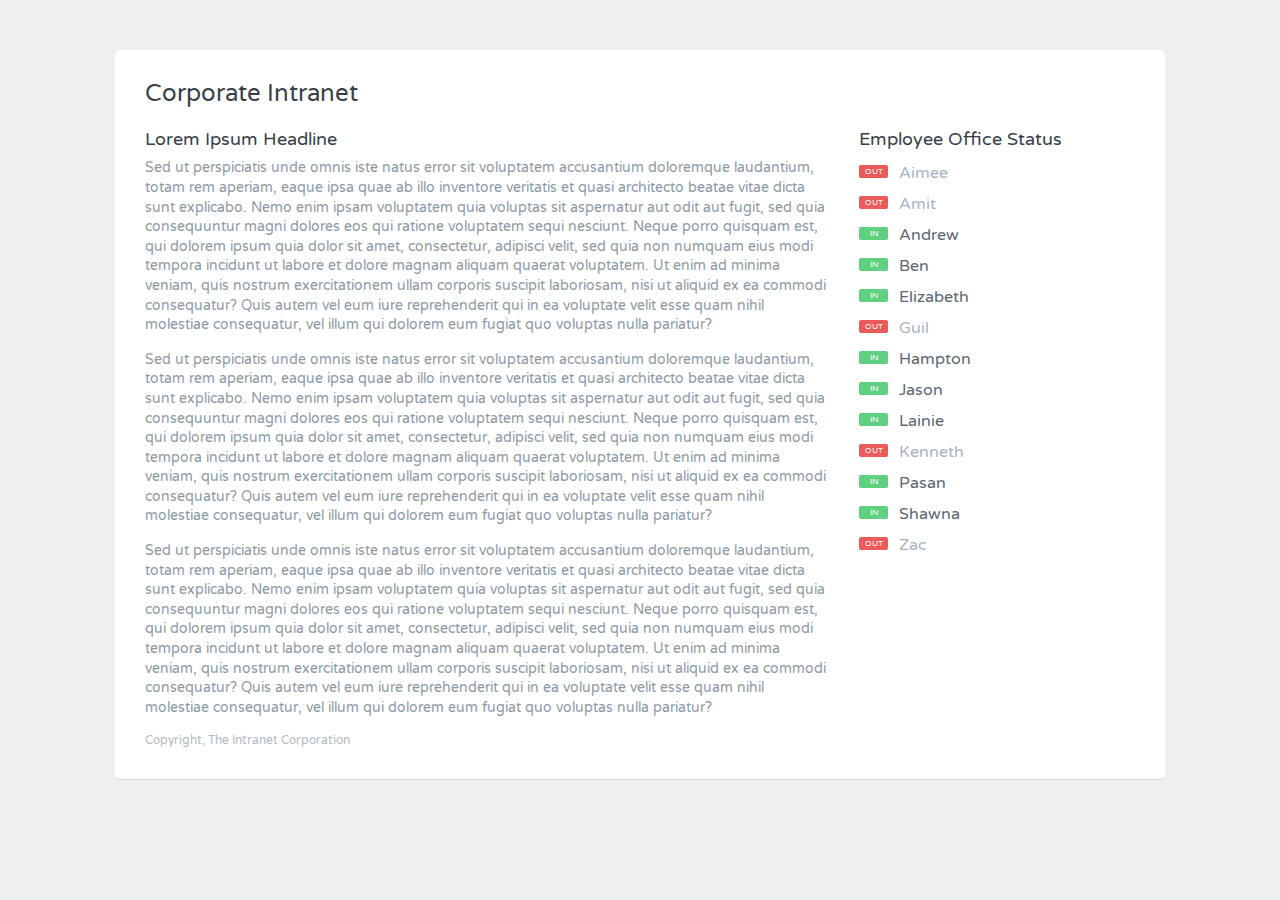
==== ajaxExample/index.html @ 5b43ba05 "AJAX Example - Employee List" ====
<!DOCTYPE html>
<html>
<head>
  <meta charset="utf-8">
  <title>AJAX Office Status Widget</title>
  <link href='http://fonts.googleapis.com/css?family=Varela+Round' rel='stylesheet' type='text/css'>
  <link rel="stylesheet" href="css/main.css">
  <script src="js/widget.js"></script>
</head>
<body>
  <div class="grid-container centered">
    <div class="grid-100">
      <div class="contained">
        <div class="grid-100">
          <div class="heading">
            <h1>Corporate Intranet</h1>
          </div>
        </div>
        <section class="grid-70 main">
          <h2>Lorem Ipsum Headline</h2>
          <p>Sed ut perspiciatis unde omnis iste natus error sit voluptatem accusantium doloremque laudantium, totam rem aperiam, eaque ipsa quae ab illo inventore veritatis et quasi architecto beatae vitae dicta sunt explicabo. Nemo enim ipsam voluptatem quia voluptas sit aspernatur aut odit aut fugit, sed quia consequuntur magni dolores eos qui ratione voluptatem sequi nesciunt. Neque porro quisquam est, qui dolorem ipsum quia dolor sit amet, consectetur, adipisci velit, sed quia non numquam eius modi tempora incidunt ut labore et dolore magnam aliquam quaerat voluptatem. Ut enim ad minima veniam, quis nostrum exercitationem ullam corporis suscipit laboriosam, nisi ut aliquid ex ea commodi consequatur? Quis autem vel eum iure reprehenderit qui in ea voluptate velit esse quam nihil molestiae consequatur, vel illum qui dolorem eum fugiat quo voluptas nulla pariatur?</p>
          <p>Sed ut perspiciatis unde omnis iste natus error sit voluptatem accusantium doloremque laudantium, totam rem aperiam, eaque ipsa quae ab illo inventore veritatis et quasi architecto beatae vitae dicta sunt explicabo. Nemo enim ipsam voluptatem quia voluptas sit aspernatur aut odit aut fugit, sed quia consequuntur magni dolores eos qui ratione voluptatem sequi nesciunt. Neque porro quisquam est, qui dolorem ipsum quia dolor sit amet, consectetur, adipisci velit, sed quia non numquam eius modi tempora incidunt ut labore et dolore magnam aliquam quaerat voluptatem. Ut enim ad minima veniam, quis nostrum exercitationem ullam corporis suscipit laboriosam, nisi ut aliquid ex ea commodi consequatur? Quis autem vel eum iure reprehenderit qui in ea voluptate velit esse quam nihil molestiae consequatur, vel illum qui dolorem eum fugiat quo voluptas nulla pariatur?</p>
          <p>Sed ut perspiciatis unde omnis iste natus error sit voluptatem accusantium doloremque laudantium, totam rem aperiam, eaque ipsa quae ab illo inventore veritatis et quasi architecto beatae vitae dicta sunt explicabo. Nemo enim ipsam voluptatem quia voluptas sit aspernatur aut odit aut fugit, sed quia consequuntur magni dolores eos qui ratione voluptatem sequi nesciunt. Neque porro quisquam est, qui dolorem ipsum quia dolor sit amet, consectetur, adipisci velit, sed quia non numquam eius modi tempora incidunt ut labore et dolore magnam aliquam quaerat voluptatem. Ut enim ad minima veniam, quis nostrum exercitationem ullam corporis suscipit laboriosam, nisi ut aliquid ex ea commodi consequatur? Quis autem vel eum iure reprehenderit qui in ea voluptate velit esse quam nihil molestiae consequatur, vel illum qui dolorem eum fugiat quo voluptas nulla pariatur?</p>
        </section>
        <aside class="grid-30 list">
          <h2>Employee Office Status</h2>
          <div id="employeeList">

          </div>
        </aside>
        <footer class="grid-100">
          <p>Copyright, The Intranet Corporation</p>
        </footer>
      </div>
    </div>
  </div>
</body>
</html>
---- ajaxExample/css/main.css ----
@charset "UTF-8";

.grid-container:before,
.grid-container:after {
  content: ".";
  display: block;
  overflow: hidden;
  visibility: hidden;
  font-size: 0;
  line-height: 0;
  width: 0;
  height: 0;
}

.grid-container:after {
  clear: both;
}

.grid-container {
  max-width: 1080px;
  position: relative;
}

.grid-30,
.grid-70,
.grid-100 {
  -webkit-box-sizing: border-box;
  -moz-box-sizing: border-box;
  box-sizing: border-box;
  padding-left: 15px;
  padding-right: 15px;
}

body {
  min-width: 320px;
}

@media screen {
  .grid-container:before,
  .grid-container:after {
    content: ".";
    display: block;
    overflow: hidden;
    visibility: hidden;
    font-size: 0;
    line-height: 0;
    width: 0;
    height: 0;
  }

  .grid-container:after {
    clear: both;
  }

  .grid-container {
    max-width: 1080px;
    position: relative;
  }

  .grid-30,
  .grid-70,
  .grid-100 {
    -webkit-box-sizing: border-box;
    -moz-box-sizing: border-box;
    box-sizing: border-box;
    padding-left: 15px;
    padding-right: 15px;
  }

  body {
    min-width: 320px;
  }
}

@media screen and (min-width: 1080px) {
  .grid-container:before,
  .grid-100:before,
  .grid-container:after,
  .grid-100:after {
    content: ".";
    display: block;
    overflow: hidden;
    visibility: hidden;
    font-size: 0;
    line-height: 0;
    width: 0;
    height: 0;
  }

  .grid-container:after,
  .grid-100:after {
    clear: both;
  }

  .grid-container {
    max-width: 1080px;
    position: relative;
  }

  .grid-30,
  .grid-70,
  .grid-100 {
    -webkit-box-sizing: border-box;
    -moz-box-sizing: border-box;
    box-sizing: border-box;
    padding-left: 15px;
    padding-right: 15px;
  }

  .grid-30 {
    float: left;
    width: 30%;
  }

  .grid-70 {
    float: left;
    width: 70%;
  }

  .grid-100 {
    clear: both;
    width: 100%;
  }
}

@media screen and (max-width: 400px) {
  @-ms-viewport {
    width: 320px;
  }
}

@media screen and (max-width: 680px) {
  .grid-container:before,
  .grid-container:after {
    content: ".";
    display: block;
    overflow: hidden;
    visibility: hidden;
    font-size: 0;
    line-height: 0;
    width: 0;
    height: 0;
  }

  .grid-container:after {
    clear: both;
  }

  .grid-container {
    max-width: 1080px;
    position: relative;
  }

  .grid-30,
  .grid-70,
  .grid-100 {
    -webkit-box-sizing: border-box;
    -moz-box-sizing: border-box;
    box-sizing: border-box;
    padding-left: 15px;
    padding-right: 15px;
  }
}

@media screen and (min-width: 680px) and (max-width: 1080px) {
  .grid-container:before,
  .grid-container:after {
    content: ".";
    display: block;
    overflow: hidden;
    visibility: hidden;
    font-size: 0;
    line-height: 0;
    width: 0;
    height: 0;
  }

  .grid-container:after {
    clear: both;
  }

  .grid-container {
    max-width: 1080px;
    position: relative;
  }

  .grid-30,
  .grid-70,
  .grid-100 {
    -webkit-box-sizing: border-box;
    -moz-box-sizing: border-box;
    box-sizing: border-box;
    padding-left: 15px;
    padding-right: 15px;
  }
}

.grid-container:before,
.grid-container:after {
  content: ".";
  display: block;
  overflow: hidden;
  visibility: hidden;
  font-size: 0;
  line-height: 0;
  width: 0;
  height: 0;
}

.grid-container:after {
  clear: both;
}

.grid-container {
  max-width: 1080px;
  position: relative;
}

.grid-30,
.grid-70,
.grid-100 {
  -webkit-box-sizing: border-box;
  -moz-box-sizing: border-box;
  box-sizing: border-box;
  padding-left: 15px;
  padding-right: 15px;
}

html,
body,
div,
h1,
h2,
p,
ul,
li,
aside,
footer,
section {
  margin: 0;
  padding: 0;
  border: 0;
  font: inherit;
  font-size: 100%;
  vertical-align: baseline;
}

html {
  line-height: 1;
}

ul {
  list-style: none;
}

aside,
footer,
section {
  display: block;
}

body {
  background: #edeff0;
  padding: 50px 0 0;
  font-family: "Varela Round", "Helvetica Neue", Helvetica, Arial, sans-serif;
  font-size: 62.5%;
}

.centered {
  margin: 0 auto;
}

.contained {
  background: white;
  padding: 30px 15px;
  margin-bottom: 30px;
  position: relative;
  overflow: hidden;
  -webkit-border-radius: 5px;
  -moz-border-radius: 5px;
  -ms-border-radius: 5px;
  -o-border-radius: 5px;
  border-radius: 5px;
  -webkit-box-shadow: 0 1px 0 0 rgba(0, 0, 0, 0.1);
  -moz-box-shadow: 0 1px 0 0 rgba(0, 0, 0, 0.1);
  box-shadow: 0 1px 0 0 rgba(0, 0, 0, 0.1);
}

.heading {
  margin-bottom: 20px;
}

h1,
h2 {
  font-size: 2.4em;
  font-weight: 500;
  margin-bottom: 8px;
  color: #384047;
  line-height: 1.2;
}

h2 {
  font-size: 1.8em;
}

aside h2 {
  margin-bottom: 15px;
}

p {
  color: #8d9aa5;
  font-size: 1.4em;
  margin-bottom: 15px;
  line-height: 1.4;
}

ul li {
  margin: 15px 0 0;
  font-size: 1.6em;
  color: #8d9aa5;
  position: relative;
}

ul.bulleted li {
  padding-left: 40px;
}

ul.bulleted li:before {
  position: absolute;
  top: 0;
  left: 0;
  color: white;
  font-size: .5em;
  padding: 3px 2px 2px;
  border-radius: 2px;
  text-align: center;
  width: 25px;
}

ul.bulleted .in {
  color: #5A6772;
}

ul.bulleted .in:before {
  content: "IN";
  background-color: #5fcf80;
}

ul.bulleted .out {
  color: #A7B4BF;
}

ul.bulleted .out:before {
  content: "OUT";
  background-color: #ed5a5a;
}

footer p {
  color: #b2bac2;
  font-size: 1.15em;
  margin: 0;
}
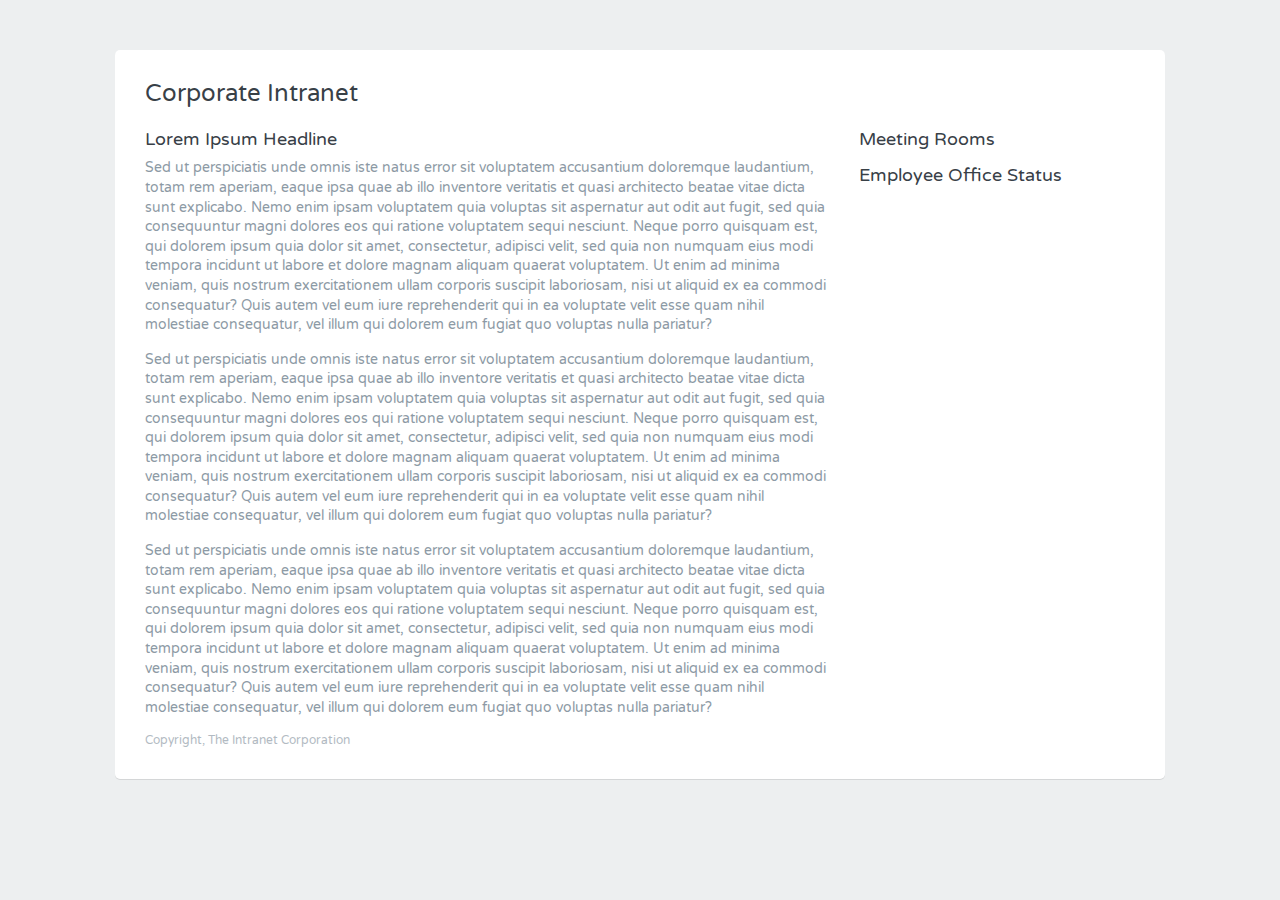
==== commit deebda3a: "AJAX Example - Adding room list" ====
--- a/ajaxExample/index.html
+++ b/ajaxExample/index.html
@@ -22,7 +22,12 @@
           <p>Sed ut perspiciatis unde omnis iste natus error sit voluptatem accusantium doloremque laudantium, totam rem aperiam, eaque ipsa quae ab illo inventore veritatis et quasi architecto beatae vitae dicta sunt explicabo. Nemo enim ipsam voluptatem quia voluptas sit aspernatur aut odit aut fugit, sed quia consequuntur magni dolores eos qui ratione voluptatem sequi nesciunt. Neque porro quisquam est, qui dolorem ipsum quia dolor sit amet, consectetur, adipisci velit, sed quia non numquam eius modi tempora incidunt ut labore et dolore magnam aliquam quaerat voluptatem. Ut enim ad minima veniam, quis nostrum exercitationem ullam corporis suscipit laboriosam, nisi ut aliquid ex ea commodi consequatur? Quis autem vel eum iure reprehenderit qui in ea voluptate velit esse quam nihil molestiae consequatur, vel illum qui dolorem eum fugiat quo voluptas nulla pariatur?</p>
           <p>Sed ut perspiciatis unde omnis iste natus error sit voluptatem accusantium doloremque laudantium, totam rem aperiam, eaque ipsa quae ab illo inventore veritatis et quasi architecto beatae vitae dicta sunt explicabo. Nemo enim ipsam voluptatem quia voluptas sit aspernatur aut odit aut fugit, sed quia consequuntur magni dolores eos qui ratione voluptatem sequi nesciunt. Neque porro quisquam est, qui dolorem ipsum quia dolor sit amet, consectetur, adipisci velit, sed quia non numquam eius modi tempora incidunt ut labore et dolore magnam aliquam quaerat voluptatem. Ut enim ad minima veniam, quis nostrum exercitationem ullam corporis suscipit laboriosam, nisi ut aliquid ex ea commodi consequatur? Quis autem vel eum iure reprehenderit qui in ea voluptate velit esse quam nihil molestiae consequatur, vel illum qui dolorem eum fugiat quo voluptas nulla pariatur?</p>
         </section>
-        <aside class="grid-30 list">
+         <aside class="grid-30 list">
+        <h2>Meeting Rooms</h2>
+          <div id="roomList">
+          
+
+          </div>
           <h2>Employee Office Status</h2>
           <div id="employeeList">
 
--- a/ajaxExample/css/main.css
+++ b/ajaxExample/css/main.css
@@ -321,10 +321,35 @@
   position: relative;
 }
 
+ul.rooms {
+  margin-bottom: 30px;
+}
+
+ul.rooms li {
+  font-size: 1em;
+  display: inline-block;
+  width: 10%;
+  padding: 3px 2px 2px;
+  border-radius: 2px;
+  margin: 0 3px 3px 3px;
+  color: white;
+    text-align: center;
+}
+
+ul.rooms li.empty {
+  background-color: #5fcf80;
+}
+ul.rooms li.full {
+  background-color: #ed5a5a;
+}
+
+ul.bulleted {
+  margin-bottom: 20px;
+}
+
 ul.bulleted li {
   padding-left: 40px;
 }
-
 ul.bulleted li:before {
   position: absolute;
   top: 0;
@@ -333,23 +358,20 @@
   font-size: .5em;
   padding: 3px 2px 2px;
   border-radius: 2px;
-  text-align: center;
+  text-align:center;
   width: 25px;
 }
 
 ul.bulleted .in {
   color: #5A6772;
 }
-
 ul.bulleted .in:before {
   content: "IN";
   background-color: #5fcf80;
 }
-
 ul.bulleted .out {
   color: #A7B4BF;
 }
-
 ul.bulleted .out:before {
   content: "OUT";
   background-color: #ed5a5a;
